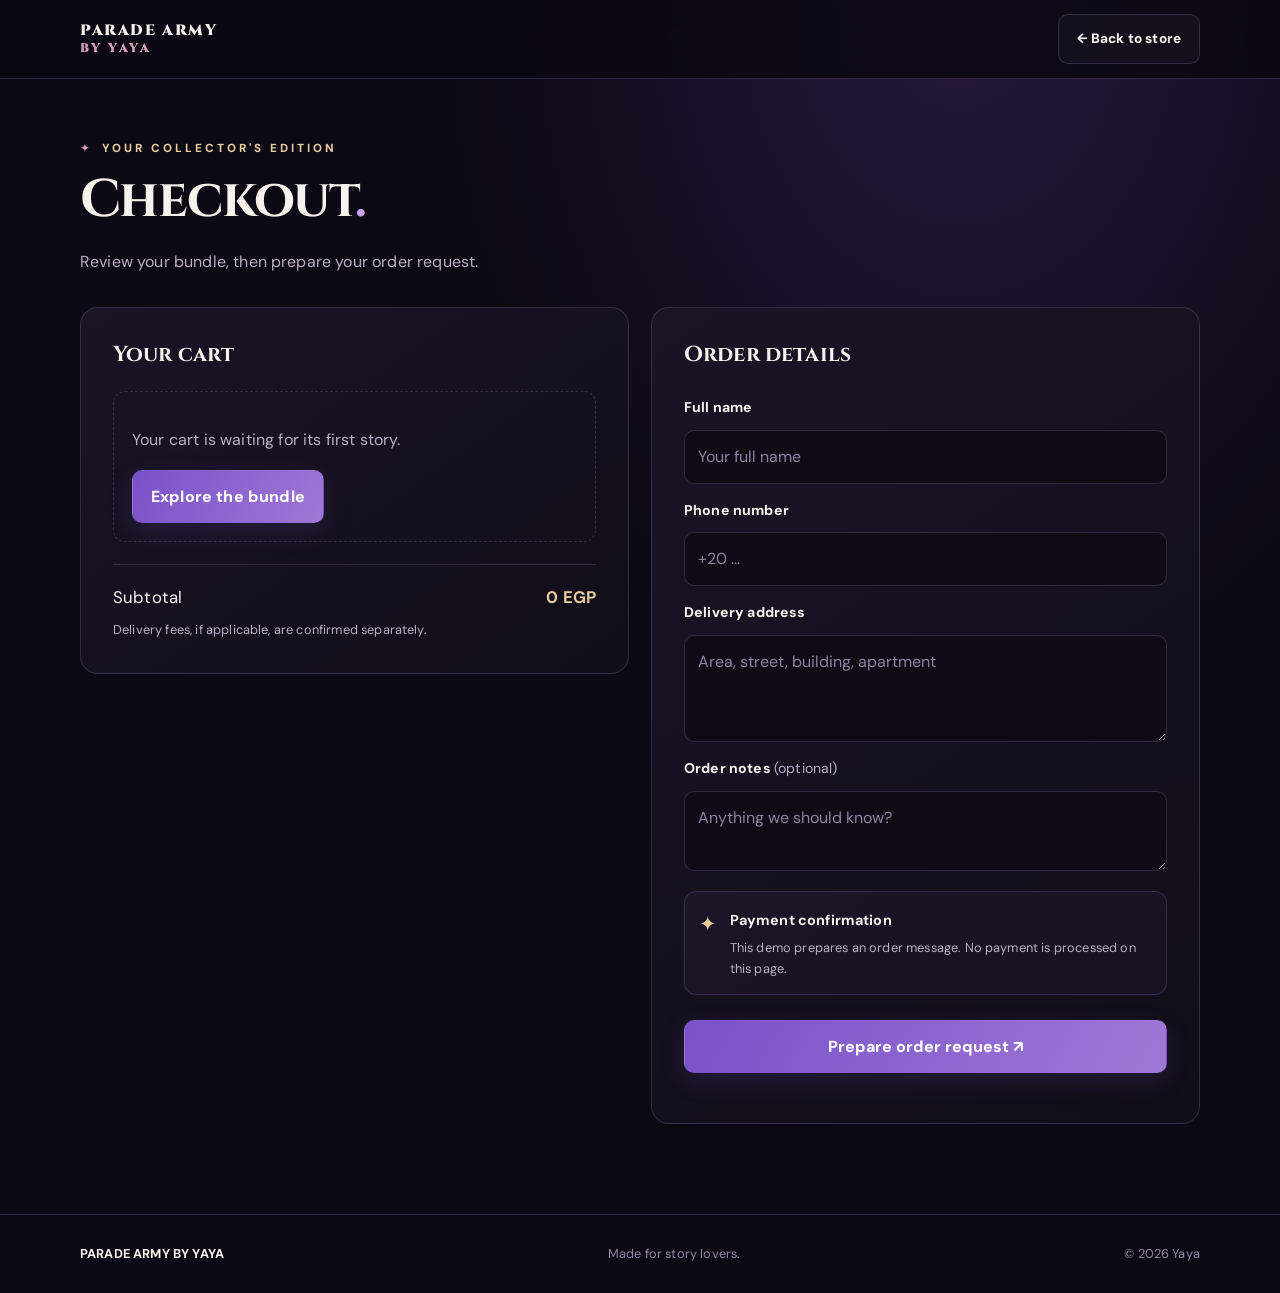
==== checkout.html @ 56446447 "Improve SEO across Parade Army website" ====
<!doctype html>
<html lang="en">
 <head>
    <meta charset="utf-8" />
    <meta name="viewport" content="width=device-width, initial-scale=1" />
    <meta name="theme-color" content="#0b0913" />
    <meta name="color-scheme" content="dark" />

    <title>Checkout | A Boy in a Girl Parade Army</title>

    <meta
      name="description"
      content="Review your Parade Army Bundle and prepare your order request. Explore the storybook and collectible kit from A Boy in a Girl Parade Army by Yaya."
    />

    <!-- Checkout is functional, but not intended as a search landing page -->
    <meta name="robots" content="noindex, follow" />

    <link rel="canonical" href="https://parade-army.cc.cd/checkout.html" />

    <!-- Social sharing metadata -->
    <meta property="og:type" content="website" />
    <meta property="og:site_name" content="Parade Army by Yaya" />
    <meta property="og:title" content="Checkout | Parade Army by Yaya" />
    <meta
      property="og:description"
      content="Review your Parade Army Bundle and prepare your order request."
    />
    <meta property="og:url" content="https://parade-army.cc.cd/checkout.html" />
    <meta property="og:image" content="https://parade-army.cc.cd/cover.jpg" />
    <meta
      property="og:image:alt"
      content="A Boy in a Girl Parade Army by Yaya"
    />

    <meta name="twitter:card" content="summary_large_image" />
    <meta name="twitter:title" content="Checkout | Parade Army by Yaya" />
    <meta
      name="twitter:description"
      content="Review your bundle and prepare your order request."
    />
    <meta name="twitter:image" content="https://parade-army.cc.cd/cover.jpg" />
    <!-- Favicon -->
    <link
      rel="icon"
      type="image/svg+xml"
      href="data:image/svg+xml,%3Csvg xmlns='http://www.w3.org/2000/svg' viewBox='0 0 64 64'%3E%3Crect width='64' height='64' rx='16' fill='%230b0913'/%3E%3Crect x='1' y='1' width='62' height='62' rx='15' fill='none' stroke='%23e7cba0' stroke-opacity='.65'/%3E%3Cpath d='M32 20 C22 7 9 20 18 30 L32 44 L46 30 C55 20 42 7 32 20Z' fill='none' stroke='%23c7a5fa' stroke-width='4' stroke-linecap='round' stroke-linejoin='round'/%3E%3Cpath d='M32 13 L35 21 L43 24 L35 27 L32 35 L29 27 L21 24 L29 21Z' fill='%23e7cba0'/%3E%3Ccircle cx='47' cy='45' r='3' fill='%23e9a6cf'/%3E%3C/svg%3E"
    />

    <!-- Fonts -->
    <link rel="preconnect" href="https://fonts.googleapis.com" />
    <link rel="preconnect" href="https://fonts.gstatic.com" crossorigin />
    <link
      href="https://fonts.googleapis.com/css2?family=Cinzel:wght@500;600;700;800;900&family=DM+Sans:wght@400;500;600;700;800;900&family=Lora:ital,wght@0,400;0,500;0,600;0,700;1,400;1,500;1,600&display=swap"
      rel="stylesheet"
    />

    <link rel="stylesheet" href="styles.css" />
  </head>
  <body>
    <div class="reading-progress" id="progress"></div>
    <header>
      <nav class="container">
        <a class="logo" href="store.html"
          ><span>PARADE ARMY</span><span class="logo-bottom">BY YAYA</span></a
        ><a class="btn secondary back-link" href="store.html"
          >← Back to store</a
        >
      </nav>
    </header>
    <main class="checkout-main container">
      <div class="eyebrow">YOUR COLLECTOR'S EDITION</div>
      <h1 class="section-title">Checkout<span class="gradient">.</span></h1>
      <p class="section-intro">
        Review your bundle, then prepare your order request.
      </p>
      <div class="checkout-grid">
        <section class="checkout-panel">
          <h2>Your cart</h2>
          <div id="cartItems" class="cart-items"></div>
          <div class="cart-empty" id="emptyCart" hidden>
            <p>Your cart is waiting for its first story.</p>
            <a class="btn primary" href="store.html">Explore the bundle</a>
          </div>
          <div class="total-row">
            <span>Subtotal</span><strong id="subtotal">0 EGP</strong>
          </div>
          <p class="fine-print">
            Delivery fees, if applicable, are confirmed separately.
          </p>
        </section>
        <section class="checkout-panel">
          <h2>Order details</h2>
          <form id="orderForm">
            <label for="customerName">Full name</label
            ><input
              id="customerName"
              name="customerName"
              autocomplete="name"
              required
              placeholder="Your full name"
            />
            <label for="phone">Phone number</label
            ><input
              id="phone"
              name="phone"
              autocomplete="tel"
              required
              inputmode="tel"
              placeholder="+20 ..."
            />
            <label for="address">Delivery address</label
            ><textarea
              id="address"
              name="address"
              autocomplete="street-address"
              required
              rows="3"
              placeholder="Area, street, building, apartment"
            ></textarea>
            <label for="notes"
              >Order notes <span class="optional">(optional)</span></label
            ><textarea
              id="notes"
              name="notes"
              rows="2"
              placeholder="Anything we should know?"
            ></textarea>
            <div class="payment-note">
              <span>✦</span>
              <div>
                <strong>Payment confirmation</strong>
                <p>
                  This demo prepares an order message. No payment is processed
                  on this page.
                </p>
              </div>
            </div>
            <button class="btn primary submit-btn" type="submit">
              Prepare order request ↗
            </button>
            <p class="fine-print" id="formMessage" role="status"></p>
          </form>
        </section>
      </div>
    </main>
    <footer>
      <div class="container">
        <span><strong>PARADE ARMY BY YAYA</strong></span
        ><span>Made for story lovers.</span
        ><span>© <span id="year"></span> Yaya</span>
      </div>
    </footer>
    <div class="toast" id="toast" role="status" aria-live="polite"></div>
    <script src="app.js"></script>
  </body>
</html>
---- styles.css ----
@import url("https://fonts.googleapis.com/css2?family=Cinzel:wght@500;600;700;800;900&family=DM+Sans:wght@400;500;600;700;800;900&family=Lora:ital,wght@0,400;0,500;0,600;0,700;1,400;1,500;1,600&display=swap");
:root {
  color-scheme: dark;
  --bg: #0b0913;
  --panel: #15111f;
  --panel2: #1c1729;
  --purple: #a78bfa;
  --rose: #d9a0b7;
  --gold: #e7cba0;
  --text: #f8f2ed;
  --muted: #b9afc5;
  --border: rgba(215, 190, 255, 0.17);
  --display: "Cinzel", Georgia, serif;
  --story: "Lora", Georgia, serif;
  --ui: "DM Sans", system-ui, sans-serif;
  --max: 1120px;
  --nav-h: 78px;
}
*,
*:before,
*:after {
  box-sizing: border-box;
}
html {
  scroll-behavior: smooth;
  scroll-padding-top: 94px;
  scrollbar-width: thin;
  scrollbar-color: #b99aff #100d1b;
}
body {
  margin: 0;
  background:
    radial-gradient(ellipse at 75% 0%, #26183d 0, transparent 38%), var(--bg);
  color: var(--text);
  font: 16px/1.7 var(--ui);
  letter-spacing: 0.01em;
  -webkit-font-smoothing: antialiased;
}
::selection {
  background: #ff8c42;
  color: #171717;
}
::-webkit-scrollbar {
  width: 10px;
}
::-webkit-scrollbar-track {
  background: #100d1b;
}
::-webkit-scrollbar-thumb {
  background: linear-gradient(#a78bfa, #e9a6cf);
  border: 2px solid #100d1b;
  border-radius: 20px;
}
a {
  color: inherit;
  text-decoration: none;
}
button,
input,
textarea {
  font: inherit;
}
button,
a {
  -webkit-tap-highlight-color: transparent;
}
button:focus-visible,
a:focus-visible,
input:focus-visible,
textarea:focus-visible {
  outline: 2px solid var(--gold);
  outline-offset: 4px;
}
.container {
  width: min(var(--max), 90%);
  margin-inline: auto;
}
.reading-progress {
  position: fixed;
  inset: 0 auto auto 0;
  width: 0;
  height: 3px;
  z-index: 1000;
  background: linear-gradient(90deg, var(--purple), #f0abcf);
  box-shadow: 0 0 12px #a78bfa80;
  pointer-events: none;
}
header {
  position: sticky;
  top: 0;
  z-index: 100;
  background: #0b0913e0;
  border-bottom: 1px solid var(--border);
  backdrop-filter: blur(16px);
}
nav {
  min-height: var(--nav-h);
  display: flex;
  align-items: center;
  justify-content: space-between;
  gap: 24px;
}
.logo {
  display: inline-flex;
  flex-direction: column;
  font: 900 0.94rem/1.25 var(--display);
  letter-spacing: 0.105em;
}
.logo-bottom {
  color: var(--rose);
  font-size: 0.82em;
  letter-spacing: 0.2em;
}
.navlinks {
  display: flex;
  align-items: center;
  gap: 26px;
  color: var(--muted);
  font-size: 0.87rem;
  font-weight: 700;
}
.navlinks a:hover,
.text-link:hover {
  color: var(--gold);
}
.menu {
  display: none;
  border: 1px solid var(--border);
  border-radius: 10px;
  padding: 8px 12px;
  background: #ffffff06;
  color: var(--text);
}
.cart-count {
  display: inline-grid;
  place-items: center;
  min-width: 23px;
  height: 23px;
  padding: 0 6px;
  border-radius: 99px;
  background: var(--purple);
  color: #17121e;
  font-size: 0.75rem;
  font-weight: 900;
}
.hero {
  padding: clamp(64px, 9vw, 110px) 0 90px;
}
.hero-grid {
  display: grid;
  grid-template-columns: 1.15fr 0.85fr;
  gap: clamp(28px, 5vw, 64px);
  align-items: center;
}
.eyebrow {
  color: var(--gold);
  text-transform: uppercase;
  letter-spacing: 3px;
  font-size: 0.73rem;
  font-weight: 800;
}
.eyebrow:before {
  content: "✦";
  margin-right: 9px;
  color: var(--rose);
}
h1,
.section-title {
  font-family: var(--display);
  font-weight: 700;
  text-wrap: balance;
}
.hero h1 {
  font-size: clamp(2.6rem, 5.6vw, 5rem);
  line-height: 1.12;
  letter-spacing: -0.045em;
  margin: 22px 0;
}
.gradient {
  background: linear-gradient(110deg, #fff0dd, #c4a5ff, var(--rose));
  -webkit-background-clip: text;
  background-clip: text;
  -webkit-text-fill-color: transparent;
}
.lead {
  color: var(--muted);
  font-size: clamp(1rem, 1.4vw, 1.1rem);
  max-width: 610px;
}
.actions {
  display: flex;
  gap: 12px;
  flex-wrap: wrap;
  margin-top: 28px;
}
.btn {
  display: inline-flex;
  align-items: center;
  justify-content: center;
  gap: 8px;
  padding: 12px 18px;
  border: 1px solid var(--border);
  border-radius: 10px;
  font-weight: 800;
  cursor: pointer;
  transition:
    transform 0.2s,
    border-color 0.2s,
    background 0.2s,
    box-shadow 0.2s;
}
.btn:hover {
  transform: translateY(-2px);
}
.primary {
  background: linear-gradient(120deg, #7951c8, #a078d6);
  border-color: transparent;
  color: white;
  box-shadow: 0 8px 25px #7951c82c;
}
.primary:hover {
  background: linear-gradient(120deg, #8a63d8, #b08ae2);
  box-shadow: 0 12px 30px #7951c84a;
}
.secondary {
  background: #ffffff08;
  color: var(--text);
}
.secondary:hover {
  border-color: #a78bfa88;
}
.meta,
.fine-print {
  color: var(--muted);
  font-size: 0.8rem;
  margin-top: 24px;
}
.cover-wrap {
  position: relative;
  display: grid;
  place-items: center;
  padding: 24px;
  min-height: 410px;
}
.cover-wrap:before {
  content: "";
  position: absolute;
  inset: 6%;
  border-radius: 50%;
  background: radial-gradient(circle, #a78bfa45, transparent 68%);
  filter: blur(6px);
}
.cover {
  position: relative;
  width: min(100%, 350px);
  aspect-ratio: 2/3;
  padding: 12px;
  border: 1px solid #e7cba077;
  border-radius: 8px;
  background: linear-gradient(145deg, #241936, #100d18);
  box-shadow: 0 30px 75px #0009;
  transform: rotate(1.5deg);
  transition: transform 0.35s;
}
.cover:hover {
  transform: rotate(0) translateY(-5px);
}
.cover-inner {
  height: 100%;
  border: 1px solid #e7cba055;
  display: flex;
  flex-direction: column;
  align-items: center;
  text-align: center;
  padding: 12% 8%;
  background: radial-gradient(circle at 50% 25%, #49306c, #100d18 68%);
}
.cover-star {
  font-size: 2.5rem;
  color: var(--gold);
}
.cover-small,
.cover-bottom {
  font-size: 0.56rem;
  letter-spacing: 2px;
  color: var(--rose);
  font-weight: 800;
}
.cover-title {
  font: 800 clamp(1.4rem, 3vw, 2rem)/1.25 var(--display);
  margin: auto 0;
  color: var(--text);
}
.cover-divider {
  color: var(--gold);
  letter-spacing: 10px;
}
.cover-sub {
  font: italic 0.85rem/1.8 var(--story);
  color: #e8d2e0;
  margin: 18px 0 auto;
}
.cover-bottom {
  margin-top: 25px;
}
.orbit {
  position: absolute;
  color: var(--gold);
  text-shadow: 0 0 22px #a78bfa;
  animation: float 4s ease-in-out infinite;
}
.orbit-one {
  font-size: 2rem;
  right: 4%;
  top: 18%;
}
.orbit-two {
  font-size: 3rem;
  left: 1%;
  bottom: 16%;
  animation-delay: -2s;
}
@keyframes float {
  50% {
    transform: translateY(-13px) rotate(8deg);
  }
}
.inside-section {
  padding: clamp(58px, 7vw, 84px) 0;
  background: linear-gradient(180deg, #100d19, #15111f 50%, #100d19);
  border-block: 1px solid var(--border);
}
.section-title {
  font-size: clamp(2rem, 4.4vw, 3.3rem);
  line-height: 1.2;
  letter-spacing: -0.03em;
  margin: 14px 0;
}
.section-intro {
  color: var(--muted);
  max-width: 690px;
}
.product-grid {
  display: grid;
  grid-template-columns: repeat(3, minmax(0, 1fr));
  gap: 18px;
  margin-top: 34px;
}
.product-card {
  overflow: hidden;
  border: 1px solid var(--border);
  background: linear-gradient(145deg, #191426, #100e18);
  border-radius: 16px;
  transition:
    transform 0.25s,
    border-color 0.25s,
    box-shadow 0.25s;
}
.product-card:hover {
  transform: translateY(-5px);
  border-color: #a78bfa80;
  box-shadow: 0 18px 38px #0003;
}
.product-art {
  height: 210px;
  margin: 14px;
  border: 1px solid #e7cba04d;
  border-radius: 11px;
  display: flex;
  flex-direction: column;
  align-items: center;
  justify-content: center;
  text-align: center;
  padding: 18px;
  gap: 10px;
  overflow: hidden;
}
.product-art strong {
  font: 800 1.1rem/1.45 var(--display);
  letter-spacing: 0.03em;
}
.product-art small {
  font-size: 0.58rem;
  letter-spacing: 1.5px;
  color: var(--rose);
  font-weight: 800;
}
.book-art {
  background: radial-gradient(circle at 50% 25%, #49306c, #100d18 75%);
  box-shadow: inset 0 0 30px #0006;
}
.book-art span {
  font-size: 2rem;
  color: var(--gold);
}
.notebook-art {
  background: linear-gradient(135deg, #241936, #15111f);
}
.infinity {
  font-size: 4rem;
  color: var(--purple);
  line-height: 1;
}
.sticker-art {
  background: linear-gradient(135deg, #241a34, #171120);
}
.sticker-art span {
  font-size: 1.3rem;
  color: var(--gold);
  letter-spacing: 4px;
}
.sticker-art small {
  line-height: 1.8;
}
.badge-art {
  background: radial-gradient(circle, #49306c, #15111f 70%);
}
.badge-art span {
  font-size: 2rem;
  color: var(--gold);
}
.cards-art {
  background: linear-gradient(135deg, #2b1c3d, #13101d);
}
.cards-art span {
  color: var(--rose);
  font-size: 1.5rem;
  letter-spacing: 6px;
}
.box-art {
  background: linear-gradient(145deg, #3c2b43, #15111f);
}
.box-art span {
  display: grid;
  place-items: center;
  width: 62px;
  height: 62px;
  border: 1px solid var(--gold);
  border-radius: 8px;
  color: var(--gold);
  font: 800 1.7rem var(--display);
}
.product-copy {
  padding: 7px 22px 24px;
}
.role {
  font-size: 0.68rem;
  color: var(--rose);
  letter-spacing: 1.4px;
  font-weight: 800;
}
.product-copy h3 {
  font: 700 1.08rem/1.4 var(--display);
  margin: 8px 0;
}
.product-copy p {
  font-size: 0.9rem;
  color: var(--muted);
  margin: 0;
}
.buy-panel {
  margin-top: 35px;
  padding: clamp(24px, 4vw, 40px);
  border: 1px solid var(--border);
  border-radius: 20px;
  background:
    radial-gradient(ellipse at 100% 0%, #49306c80, transparent 48%),
    var(--panel);
  display: flex;
  justify-content: space-between;
  align-items: center;
  gap: 25px;
}
.buy-panel h2 {
  font: 700 clamp(1.5rem, 3vw, 2.2rem) var(--display);
  margin: 12px 0;
}
.buy-panel p {
  color: var(--muted);
  margin: 0;
}
.buy-side {
  display: grid;
  gap: 10px;
  min-width: 170px;
}
.price {
  font: 800 2.4rem/1.2 var(--display);
  color: var(--gold);
}
.price span {
  font: 700 0.85rem var(--ui);
  letter-spacing: 1px;
}
.text-link {
  color: var(--muted);
  font-size: 0.85rem;
  font-weight: 700;
  text-align: center;
}
footer {
  border-top: 1px solid var(--border);
  padding: 28px 0;
  font-size: 0.8rem;
  color: #9388a5;
}
footer .container {
  display: flex;
  justify-content: space-between;
  gap: 12px;
  flex-wrap: wrap;
}
footer strong {
  color: var(--text);
}
.toast {
  position: fixed;
  left: 50%;
  bottom: 24px;
  z-index: 300;
  transform: translate(-50%, 20px);
  opacity: 0;
  pointer-events: none;
  padding: 12px 18px;
  border: 1px solid #a78bfa66;
  border-radius: 12px;
  background: #15111ff2;
  color: var(--text);
  box-shadow: 0 15px 40px #0008;
  transition:
    opacity 0.25s,
    transform 0.25s;
}
.toast.show {
  opacity: 1;
  transform: translate(-50%, 0);
}
.reveal {
  opacity: 0;
  transform: translateY(14px);
  transition:
    opacity 0.65s ease,
    transform 0.65s ease;
}
.reveal.show {
  opacity: 1;
  transform: none;
}
.checkout-main {
  padding: 60px 0 90px;
  min-height: 70vh;
}
.checkout-main > .section-title {
  margin-top: 10px;
}
.checkout-grid {
  display: grid;
  grid-template-columns: 1fr 1fr;
  gap: 22px;
  margin-top: 32px;
  align-items: start;
}
.checkout-panel {
  padding: clamp(22px, 3vw, 32px);
  border: 1px solid var(--border);
  border-radius: 18px;
  background: linear-gradient(145deg, #191426, #100e18);
}
.checkout-panel h2 {
  font: 700 1.35rem var(--display);
  margin: 0 0 22px;
}
.cart-items {
  display: grid;
  gap: 14px;
}
.cart-row {
  display: grid;
  grid-template-columns: 1fr auto;
  gap: 10px;
  padding: 15px;
  border: 1px solid var(--border);
  border-radius: 12px;
  background: #ffffff03;
  animation: cartIn 0.3s ease both;
}
@keyframes cartIn {
  from {
    opacity: 0;
    transform: translateY(8px) scale(0.98);
  }
  to {
    opacity: 1;
    transform: none;
  }
}
.cart-product-title {
  font-weight: 800;
}
.cart-product-sub {
  font-size: 0.8rem;
  color: var(--muted);
}
.cart-controls {
  display: flex;
  align-items: center;
  gap: 9px;
  margin-top: 10px;
}
.qty-btn,
.remove-btn {
  border: 1px solid var(--border);
  background: #ffffff08;
  color: var(--text);
  border-radius: 8px;
  min-width: 30px;
  height: 30px;
  cursor: pointer;
}
.remove-btn {
  padding: 0 9px;
  color: var(--rose);
  font-size: 0.78rem;
}
.line-price {
  font-weight: 800;
  color: var(--gold);
  white-space: nowrap;
}
.total-row {
  display: flex;
  justify-content: space-between;
  border-top: 1px solid var(--border);
  margin-top: 22px;
  padding-top: 18px;
  font-size: 1.05rem;
}
.total-row strong {
  color: var(--gold);
}
.cart-empty {
  padding: 18px;
  border: 1px dashed var(--border);
  border-radius: 12px;
}
.cart-empty p {
  color: var(--muted);
}
form {
  display: grid;
  gap: 10px;
}
label {
  font-weight: 750;
  font-size: 0.88rem;
  margin-top: 5px;
}
input,
textarea {
  width: 100%;
  padding: 12px 13px;
  border-radius: 10px;
  border: 1px solid var(--border);
  background: #0e0b17;
  color: var(--text);
  resize: vertical;
}
input::placeholder,
textarea::placeholder {
  color: #8e829f;
}
.optional {
  color: var(--muted);
  font-weight: 400;
}
.payment-note {
  display: flex;
  gap: 13px;
  padding: 14px;
  border: 1px solid #a78bfa35;
  border-radius: 12px;
  background: #a78bfa0a;
  margin: 10px 0;
}
.payment-note > span {
  color: var(--gold);
  font-size: 1.3rem;
}
.payment-note strong {
  font-size: 0.9rem;
}
.payment-note p {
  font-size: 0.8rem;
  color: var(--muted);
  margin: 3px 0 0;
}
.submit-btn {
  width: 100%;
  margin-top: 5px;
}
.back-link {
  font-size: 0.85rem;
}
.fine-print {
  margin: 8px 0 0;
}
.fine-print a {
  color: var(--purple);
}
[hidden] {
  display: none !important;
}
@media (max-width: 850px) {
  .hero-grid {
    grid-template-columns: 1fr;
    gap: 28px;
  }
  .cover-wrap {
    max-width: 450px;
    margin: auto;
    width: 100%;
  }
  .product-grid {
    grid-template-columns: repeat(2, minmax(0, 1fr));
  }
  .checkout-grid {
    grid-template-columns: 1fr;
  }
  .buy-panel {
    align-items: flex-start;
  }
}
@media (max-width: 620px) {
  :root {
    --nav-h: 72px;
  }
  .container {
    width: 91%;
  }
  .logo {
    font-size: 0.68rem;
    letter-spacing: 0.08em;
  }
  .menu {
    display: block;
  }
  .navlinks {
    display: none;
    position: absolute;
    top: calc(var(--nav-h) - 1px);
    left: 0;
    right: 0;
    padding: 16px 5%;
    background: #0b0913fa;
    border-bottom: 1px solid var(--border);
    flex-direction: column;
    align-items: stretch;
    gap: 0;
  }
  .navlinks.open {
    display: flex;
  }
  .navlinks a {
    padding: 10px 0;
  }
  .hero {
    padding: 55px 0;
  }
  .hero-grid {
    gap: 20px;
  }
  .hero h1 {
    font-size: clamp(2.2rem, 10vw, 3.5rem);
  }
  .cover-wrap {
    padding: 14px;
    min-height: 360px;
  }
  .cover {
    width: min(78%, 320px);
  }
  .product-grid {
    grid-template-columns: 1fr;
  }
  .product-art {
    height: 190px;
  }
  .buy-panel {
    flex-direction: column;
  }
  .buy-side {
    width: 100%;
  }
  .buy-side .btn {
    width: 100%;
  }
  .checkout-main {
    padding-top: 42px;
  }
  footer .container {
    display: block;
  }
  footer .container span {
    display: block;
    margin: 5px 0;
  }
}
@media (prefers-reduced-motion: reduce) {
  *,
  *:before,
  *:after {
    animation: none !important;
    scroll-behavior: auto !important;
    transition: none !important;
  }
  .reveal {
    opacity: 1;
    transform: none;
  }
}
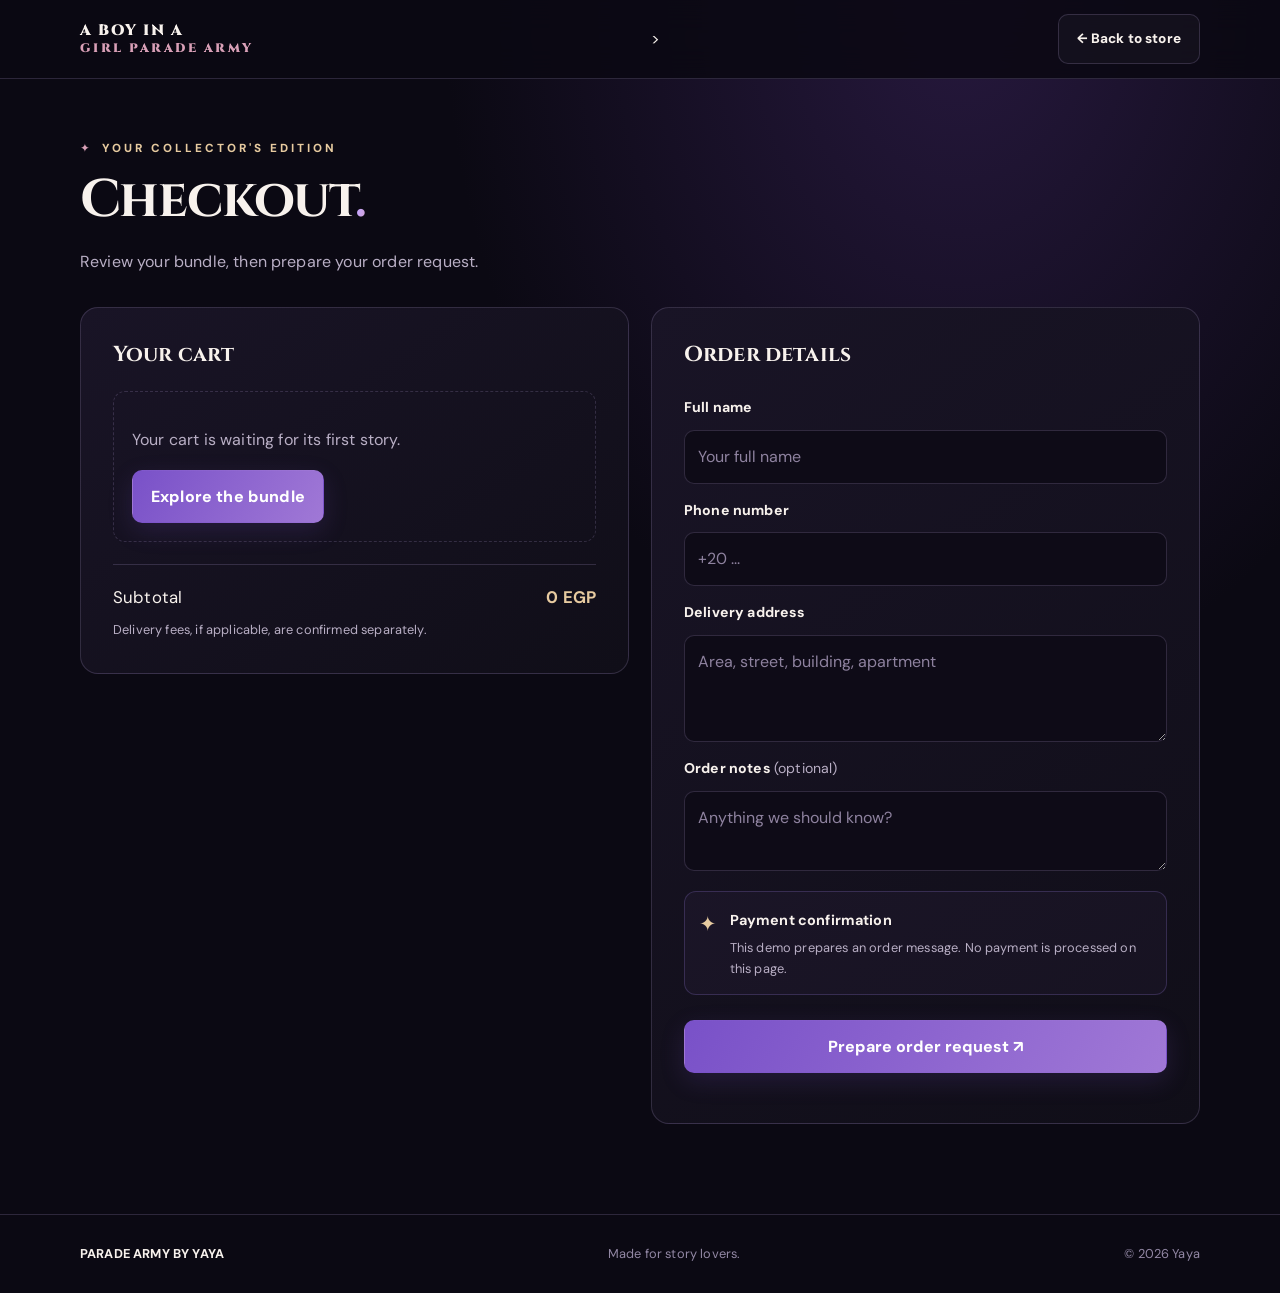
==== commit 7f4b4a89: "Fixed Nav BAr" ====
--- a/checkout.html
+++ b/checkout.html
@@ -61,8 +61,13 @@
     <div class="reading-progress" id="progress"></div>
     <header>
       <nav class="container">
-        <a class="logo" href="store.html"
-          ><span>PARADE ARMY</span><span class="logo-bottom">BY YAYA</span></a
+        <a
+          class="logo"
+          href="#home"
+          aria-label="A Boy in a Girl Parade Army — Home"
+          ><span class="logo-top">A BOY IN A</span
+          ><span class="logo-bottom">GIRL PARADE ARMY</span></a
+        >
         ><a class="btn secondary back-link" href="store.html"
           >← Back to store</a
         >
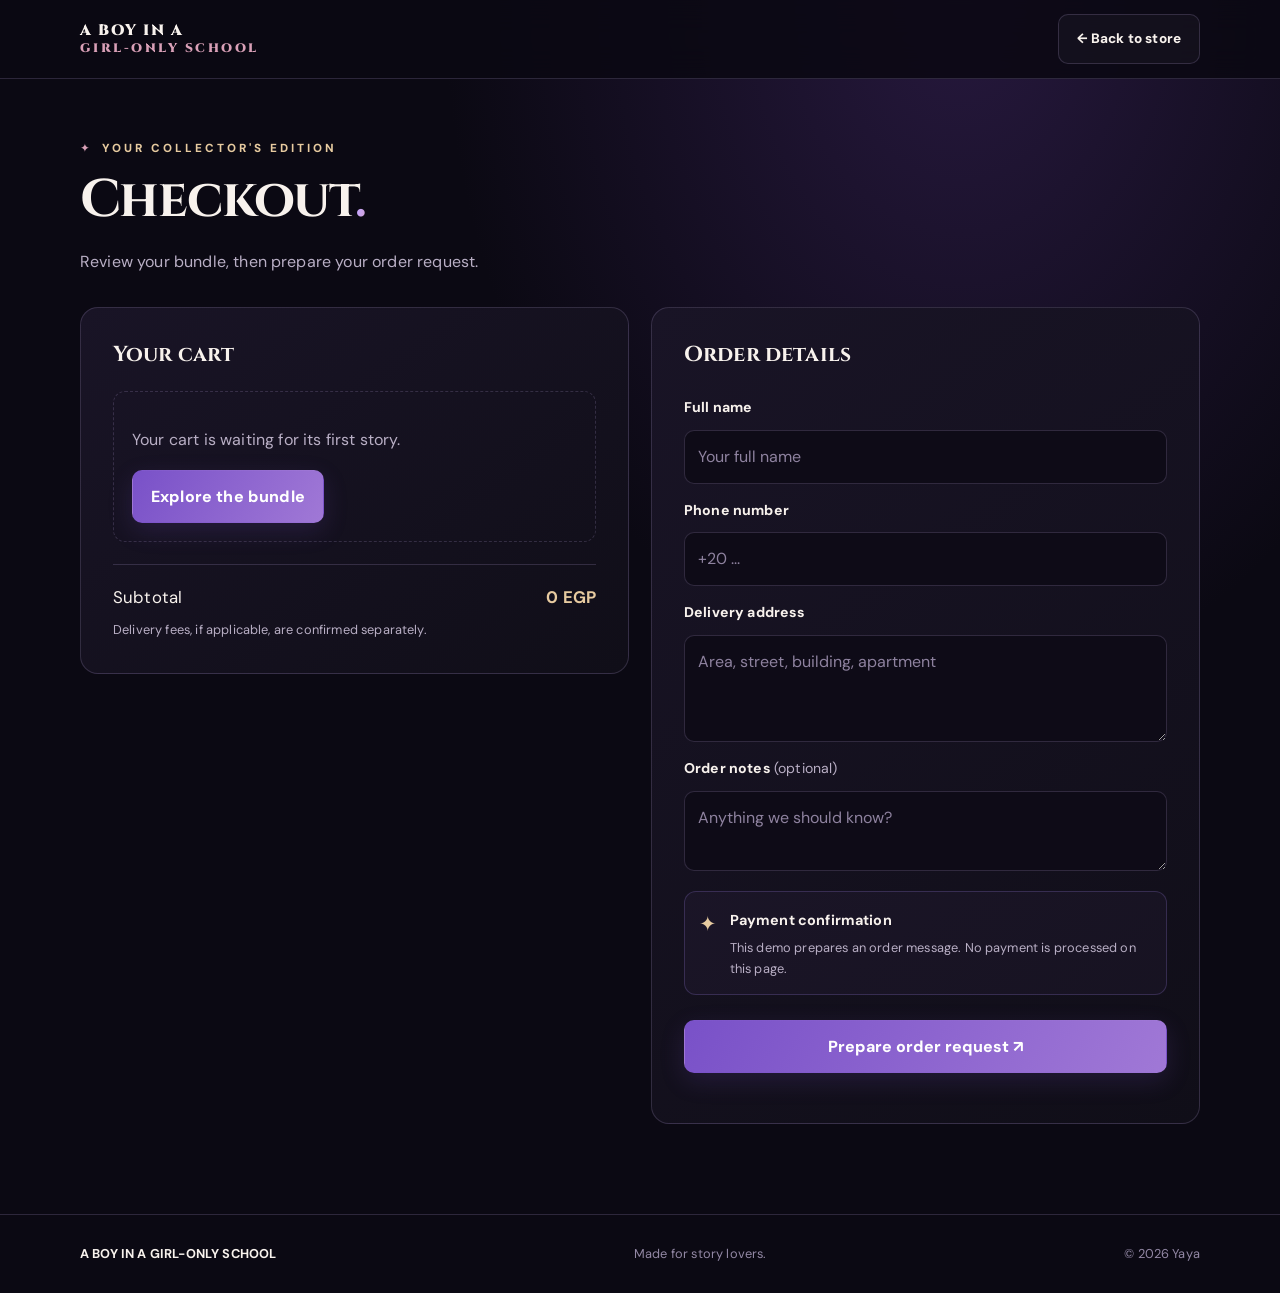
==== commit 2e3ff18b: "Rebrand store page to A Boy in a GIRL-ONLY School" ====
--- a/checkout.html
+++ b/checkout.html
@@ -1,45 +1,50 @@
+
 <!doctype html>
 <html lang="en">
- <head>
+  <head>
     <meta charset="utf-8" />
     <meta name="viewport" content="width=device-width, initial-scale=1" />
     <meta name="theme-color" content="#0b0913" />
     <meta name="color-scheme" content="dark" />
 
-    <title>Checkout | A Boy in a Girl Parade Army</title>
+    <title>Checkout | A Boy in a GIRL-ONLY School</title>
 
     <meta
       name="description"
-      content="Review your Parade Army Bundle and prepare your order request. Explore the storybook and collectible kit from A Boy in a Girl Parade Army by Yaya."
-    />
-
-    <!-- Checkout is functional, but not intended as a search landing page -->
+      content="Review your Collector's Bundle and prepare your order request. Explore the storybook and collectible kit from A Boy in a GIRL-ONLY School by Yaya."
+    />
+
     <meta name="robots" content="noindex, follow" />
-
-    <link rel="canonical" href="https://parade-army.cc.cd/checkout.html" />
 
     <!-- Social sharing metadata -->
     <meta property="og:type" content="website" />
-    <meta property="og:site_name" content="Parade Army by Yaya" />
-    <meta property="og:title" content="Checkout | Parade Army by Yaya" />
+    <meta
+      property="og:site_name"
+      content="A Boy in a GIRL-ONLY School"
+    />
+    <meta
+      property="og:title"
+      content="Checkout | A Boy in a GIRL-ONLY School"
+    />
     <meta
       property="og:description"
-      content="Review your Parade Army Bundle and prepare your order request."
-    />
-    <meta property="og:url" content="https://parade-army.cc.cd/checkout.html" />
-    <meta property="og:image" content="https://parade-army.cc.cd/cover.jpg" />
+      content="Review your Collector's Bundle and prepare your order request."
+    />
     <meta
       property="og:image:alt"
-      content="A Boy in a Girl Parade Army by Yaya"
+      content="A Boy in a GIRL-ONLY School by Yaya"
     />
 
     <meta name="twitter:card" content="summary_large_image" />
-    <meta name="twitter:title" content="Checkout | Parade Army by Yaya" />
+    <meta
+      name="twitter:title"
+      content="Checkout | A Boy in a GIRL-ONLY School"
+    />
     <meta
       name="twitter:description"
-      content="Review your bundle and prepare your order request."
-    />
-    <meta name="twitter:image" content="https://parade-army.cc.cd/cover.jpg" />
+      content="Review your Collector's Bundle and prepare your order request."
+    />
+
     <!-- Favicon -->
     <link
       rel="icon"
@@ -49,7 +54,11 @@
 
     <!-- Fonts -->
     <link rel="preconnect" href="https://fonts.googleapis.com" />
-    <link rel="preconnect" href="https://fonts.gstatic.com" crossorigin />
+    <link
+      rel="preconnect"
+      href="https://fonts.gstatic.com"
+      crossorigin
+    />
     <link
       href="https://fonts.googleapis.com/css2?family=Cinzel:wght@500;600;700;800;900&family=DM+Sans:wght@400;500;600;700;800;900&family=Lora:ital,wght@0,400;0,500;0,600;0,700;1,400;1,500;1,600&display=swap"
       rel="stylesheet"
@@ -57,56 +66,76 @@
 
     <link rel="stylesheet" href="styles.css" />
   </head>
+
   <body>
     <div class="reading-progress" id="progress"></div>
+
     <header>
       <nav class="container">
         <a
           class="logo"
-          href="#home"
-          aria-label="A Boy in a Girl Parade Army — Home"
-          ><span class="logo-top">A BOY IN A</span
-          ><span class="logo-bottom">GIRL PARADE ARMY</span></a
+          href="index.html"
+          aria-label="A Boy in a GIRL-ONLY School — Home"
         >
-        ><a class="btn secondary back-link" href="store.html"
-          >← Back to store</a
-        >
+          <span class="logo-top">A BOY IN A</span>
+          <span class="logo-bottom">GIRL-ONLY SCHOOL</span>
+        </a>
+
+        <a class="btn secondary back-link" href="store.html">
+          ← Back to store
+        </a>
       </nav>
     </header>
+
     <main class="checkout-main container">
       <div class="eyebrow">YOUR COLLECTOR'S EDITION</div>
-      <h1 class="section-title">Checkout<span class="gradient">.</span></h1>
+
+      <h1 class="section-title">
+        Checkout<span class="gradient">.</span>
+      </h1>
+
       <p class="section-intro">
         Review your bundle, then prepare your order request.
       </p>
+
       <div class="checkout-grid">
         <section class="checkout-panel">
           <h2>Your cart</h2>
+
           <div id="cartItems" class="cart-items"></div>
+
           <div class="cart-empty" id="emptyCart" hidden>
             <p>Your cart is waiting for its first story.</p>
-            <a class="btn primary" href="store.html">Explore the bundle</a>
+            <a class="btn primary" href="store.html">
+              Explore the bundle
+            </a>
           </div>
+
           <div class="total-row">
-            <span>Subtotal</span><strong id="subtotal">0 EGP</strong>
+            <span>Subtotal</span>
+            <strong id="subtotal">0 EGP</strong>
           </div>
+
           <p class="fine-print">
             Delivery fees, if applicable, are confirmed separately.
           </p>
         </section>
+
         <section class="checkout-panel">
           <h2>Order details</h2>
+
           <form id="orderForm">
-            <label for="customerName">Full name</label
-            ><input
+            <label for="customerName">Full name</label>
+            <input
               id="customerName"
               name="customerName"
               autocomplete="name"
               required
               placeholder="Your full name"
             />
-            <label for="phone">Phone number</label
-            ><input
+
+            <label for="phone">Phone number</label>
+            <input
               id="phone"
               name="phone"
               autocomplete="tel"
@@ -114,8 +143,9 @@
               inputmode="tel"
               placeholder="+20 ..."
             />
-            <label for="address">Delivery address</label
-            ><textarea
+
+            <label for="address">Delivery address</label>
+            <textarea
               id="address"
               name="address"
               autocomplete="street-address"
@@ -123,14 +153,17 @@
               rows="3"
               placeholder="Area, street, building, apartment"
             ></textarea>
-            <label for="notes"
-              >Order notes <span class="optional">(optional)</span></label
-            ><textarea
+
+            <label for="notes">
+              Order notes <span class="optional">(optional)</span>
+            </label>
+            <textarea
               id="notes"
               name="notes"
               rows="2"
               placeholder="Anything we should know?"
             ></textarea>
+
             <div class="payment-note">
               <span>✦</span>
               <div>
@@ -141,22 +174,38 @@
                 </p>
               </div>
             </div>
+
             <button class="btn primary submit-btn" type="submit">
               Prepare order request ↗
             </button>
-            <p class="fine-print" id="formMessage" role="status"></p>
+
+            <p
+              class="fine-print"
+              id="formMessage"
+              role="status"
+            ></p>
           </form>
         </section>
       </div>
     </main>
+
     <footer>
       <div class="container">
-        <span><strong>PARADE ARMY BY YAYA</strong></span
-        ><span>Made for story lovers.</span
-        ><span>© <span id="year"></span> Yaya</span>
+        <span>
+          <strong>A BOY IN A GIRL-ONLY SCHOOL</strong>
+        </span>
+        <span>Made for story lovers.</span>
+        <span>© <span id="year"></span> Yaya</span>
       </div>
     </footer>
-    <div class="toast" id="toast" role="status" aria-live="polite"></div>
+
+    <div
+      class="toast"
+      id="toast"
+      role="status"
+      aria-live="polite"
+    ></div>
+
     <script src="app.js"></script>
   </body>
 </html>
